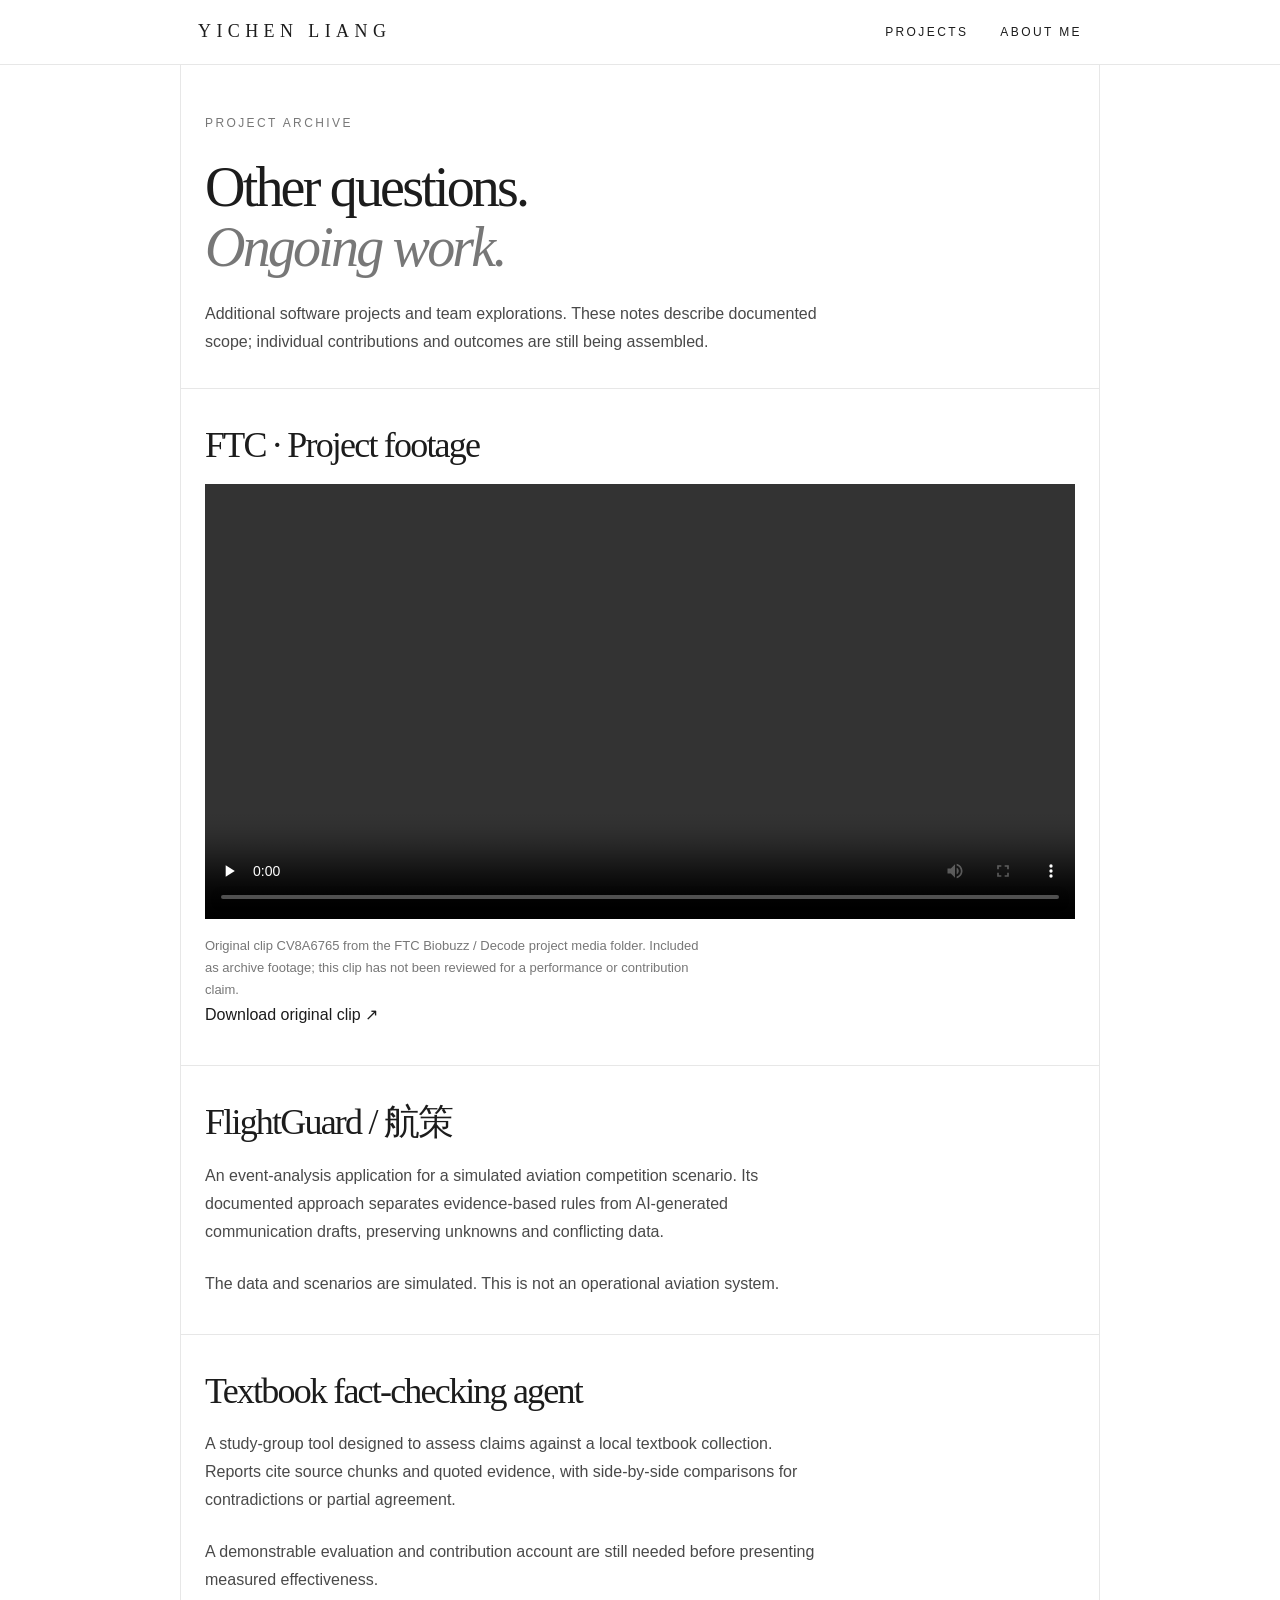
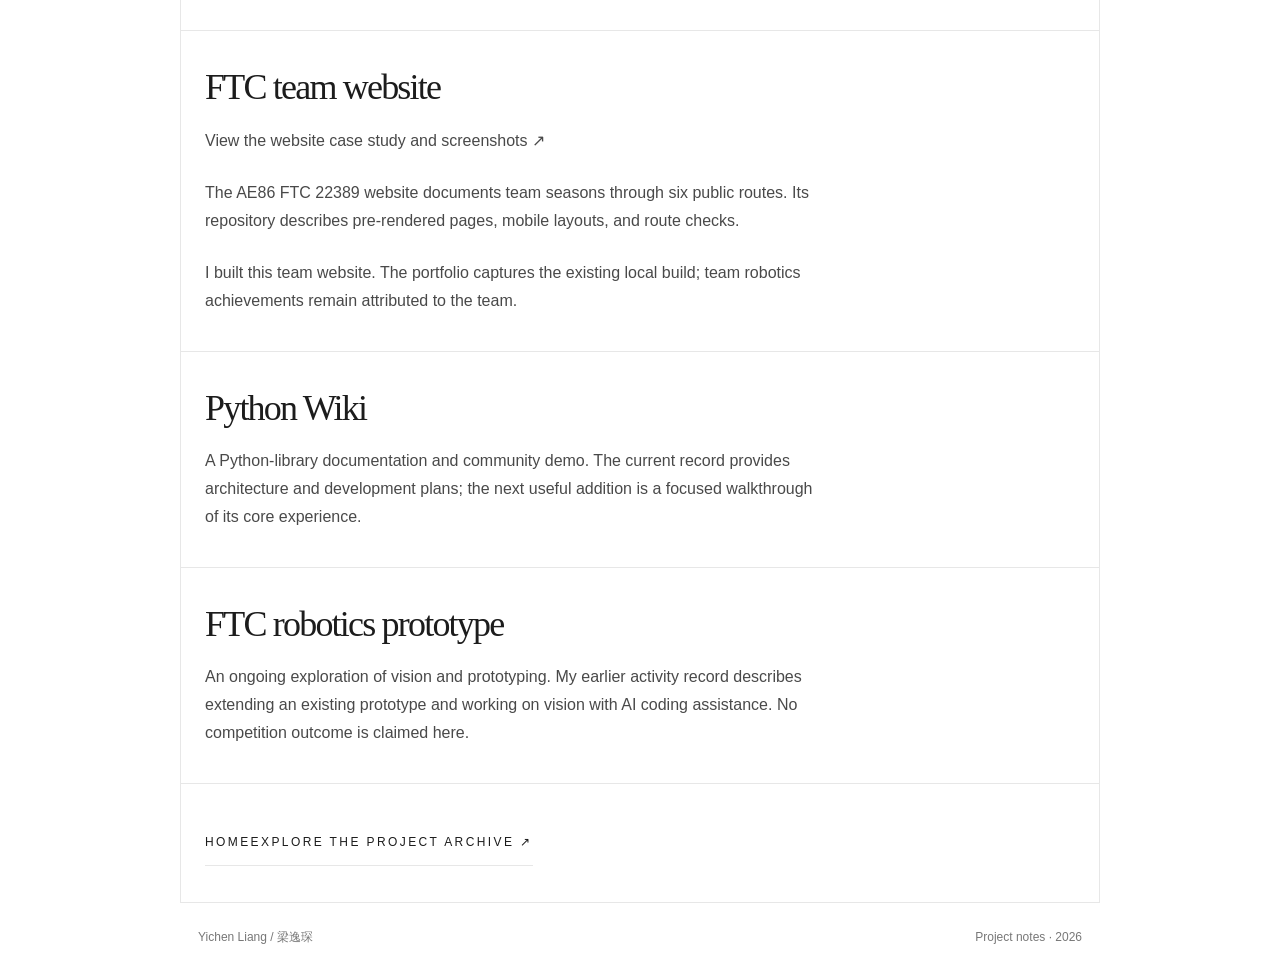
==== archive.html @ dab68943 "Add personal portfolio website and project galleries" ====
<!doctype html>
<html lang="en">
  <head>
    <meta charset="utf-8" />
    <meta name="viewport" content="width=device-width,initial-scale=1" />
    <meta
      name="description"
      content="Additional software projects and team explorations. These notes describe documented scope; individual contributions and outcomes are still being assembled."
    />
    <title>Project archive — Yichen Liang</title>
    <link rel="stylesheet" href="style.css" />
  </head>
  <body class="profile-page detail-page">
    <a class="skip" href="#main">Skip to content</a>
    <header>
      <nav class="wrap" aria-label="Main navigation">
        <a class="logo" href="index.html">YICHEN LIANG</a>
        <div class="links">
          <a class="link" href="index.html#projects">Projects</a>
          <a class="link" href="index.html#about">About Me</a>
        </div>
      </nav>
    </header>
    <main id="main" class="wrap">
      <section class="hero">
        <p class="label">Project archive</p>
        <h1>Other questions.<br /><em>Ongoing work.</em></h1>
        <p>
          Additional software projects and team explorations. These notes describe documented scope;
          individual contributions and outcomes are still being assembled.
        </p>
      </section>
      <section class="project-media">
        <h2>FTC · Project footage</h2>
        <figure>
          <video
            controls
            playsinline
            preload="none"
            aria-label="FTC project archive video"
            aria-describedby="ftc-caption"
          >
            <source src="assets/ftc-project-clip.mp4" type="video/mp4" />
            Your browser cannot play this video.
            <a href="assets/ftc-project-clip.mp4">Download the clip</a>.
          </video>
          <figcaption id="ftc-caption">
            Original clip CV8A6765 from the FTC Biobuzz / Decode project media folder. Included as
            archive footage; this clip has not been reviewed for a performance or contribution
            claim.
          </figcaption>
        </figure>
        <a class="link" href="assets/ftc-project-clip.mp4" download>Download original clip ↗</a>
      </section>
      <div class="reading">
        <section>
          <h2>FlightGuard / 航策</h2>
          <p>
            An event-analysis application for a simulated aviation competition scenario. Its
            documented approach separates evidence-based rules from AI-generated communication
            drafts, preserving unknowns and conflicting data.
          </p>
          <p>The data and scenarios are simulated. This is not an operational aviation system.</p>
        </section>
        <section>
          <h2>Textbook fact-checking agent</h2>
          <p>
            A study-group tool designed to assess claims against a local textbook collection.
            Reports cite source chunks and quoted evidence, with side-by-side comparisons for
            contradictions or partial agreement.
          </p>
          <p>
            A demonstrable evaluation and contribution account are still needed before presenting
            measured effectiveness.
          </p>
        </section>
        <section>
          <h2>FTC team website</h2>
          <p>
            <a class="link" href="ftc-website.html"
              >View the website case study and screenshots ↗</a
            >
          </p>
          <p>
            The AE86 FTC 22389 website documents team seasons through six public routes. Its
            repository describes pre-rendered pages, mobile layouts, and route checks.
          </p>
          <p>
            I built this team website. The portfolio captures the existing local build; team
            robotics achievements remain attributed to the team.
          </p>
        </section>
        <section>
          <h2>Python Wiki</h2>
          <p>
            A Python-library documentation and community demo. The current record provides
            architecture and development plans; the next useful addition is a focused walkthrough of
            its core experience.
          </p>
        </section>
        <section>
          <h2>FTC robotics prototype</h2>
          <p>
            An ongoing exploration of vision and prototyping. My earlier activity record describes
            extending an existing prototype and working on vision with AI coding assistance. No
            competition outcome is claimed here.
          </p>
        </section>
        <section>
          <a class="link more" href="index.html">Home</a
          ><a class="link more" href="archive.html">Explore the project archive ↗</a>
        </section>
      </div>
    </main>
    <footer>
      <div class="wrap"><span>Yichen Liang / 梁逸琛</span><span>Project notes · 2026</span></div>
    </footer>
  </body>
</html>
---- style.css ----
:root {
  --paper: #f9f8f6;
  --ink: #1c1c1c;
  --muted: rgba(28, 28, 28, 0.6);
  --line: rgba(28, 28, 28, 0.1);
}
* {
  box-sizing: border-box;
}
html {
  scroll-behavior: smooth;
  scroll-padding-top: 100px;
}
body {
  margin: 0;
  background: var(--paper);
  color: var(--ink);
  font-family: Arial, "Microsoft YaHei", sans-serif;
  font-size: 16px;
  line-height: 1.75;
}
a {
  color: inherit;
  text-decoration: none;
}
a.link {
  position: relative;
  display: inline-block;
}
a.link:after {
  content: "";
  position: absolute;
  bottom: 0;
  left: 0;
  width: 100%;
  height: 1px;
  background: currentColor;
  transform: scaleX(0);
  transform-origin: right;
  transition: transform 0.5s;
}
a.link:hover:after,
a.link:focus-visible:after {
  transform: scaleX(1);
  transform-origin: left;
}
a:focus-visible,
summary:focus-visible {
  outline: 1px solid var(--ink);
  outline-offset: 6px;
}
.wrap {
  max-width: 1280px;
  margin: auto;
  padding: 0 48px;
}
header {
  position: fixed;
  inset: 0 0 auto;
  z-index: 5;
  background: rgba(249, 248, 246, 0.95);
  border-bottom: 1px solid var(--line);
}
nav {
  display: flex;
  justify-content: space-between;
  align-items: center;
  min-height: 84px;
  gap: 24px;
}
.logo {
  font-family: Georgia, serif;
  font-size: 18px;
  letter-spacing: 0.3em;
}
nav .links {
  display: flex;
  gap: 32px;
}
nav .links,
.label,
.more {
  font-size: 12px;
  letter-spacing: 0.2em;
  text-transform: uppercase;
}
.label {
  color: var(--muted);
}
h1,
h2,
h3,
.serif {
  font-family: Georgia, "Times New Roman", serif;
  font-weight: 400;
  letter-spacing: -0.05em;
}
h1 {
  font-size: clamp(64px, 10.7vw, 144px);
  line-height: 0.95;
  margin: 46px 0 52px;
}
h2 {
  font-size: clamp(44px, 5vw, 72px);
  line-height: 1.1;
  margin: 0;
}
h3 {
  font-size: clamp(32px, 3.4vw, 48px);
  line-height: 1.15;
  margin: 0 0 24px;
}
p {
  max-width: 65ch;
  margin: 0 0 24px;
  color: rgba(28, 28, 28, 0.8);
}
em {
  font-weight: 400;
  color: var(--muted);
}
section {
  padding: 160px 0;
  border-bottom: 1px solid var(--line);
}
.hero {
  padding-top: 170px;
  padding-bottom: 96px;
}
.hero-foot,
.split {
  display: grid;
  grid-template-columns: 5fr 7fr;
  gap: 96px;
}
.hero-foot p {
  max-width: 440px;
}
.hero-foot .label {
  align-self: end;
}
.section-head {
  display: flex;
  justify-content: space-between;
  align-items: end;
  gap: 24px;
  margin-bottom: 80px;
}
.work {
  display: grid;
  grid-template-columns: 1fr 4fr 7fr;
  gap: 32px;
  padding: 48px 0;
  border-bottom: 1px solid var(--line);
  transition:
    border-color 0.5s,
    background-color 0.5s;
}
.work:hover {
  border-color: rgba(28, 28, 28, 0.4);
  background: rgba(28, 28, 28, 0.02);
}
.work:hover h3 {
  font-style: italic;
}
.work .number {
  font-family: Georgia, serif;
  font-size: 24px;
  color: var(--muted);
}
.work p {
  max-width: 480px;
}
.meta {
  font-size: 12px;
  color: var(--muted);
  margin-top: 24px;
}
.more {
  cursor: pointer;
  list-style: none;
  display: flex;
  justify-content: space-between;
  align-items: center;
  padding: 12px 0;
  border-bottom: 1px solid var(--line);
}
.more::-webkit-details-marker {
  display: none;
}
.more:after {
  content: "+";
  font-size: 20px;
}
details[open] .more:after {
  content: "−";
}
details p {
  margin-top: 24px;
  font-size: 14px;
}
blockquote {
  font-family: Georgia, serif;
  font-size: clamp(30px, 3.6vw, 48px);
  line-height: 1.3;
  letter-spacing: -0.03em;
  margin: 0 0 40px;
}
.about-body {
  max-width: 480px;
}
.note {
  font-size: 13px;
  color: var(--muted);
}
footer {
  padding: 48px 0;
}
footer .wrap {
  display: flex;
  justify-content: space-between;
  gap: 24px;
  font-size: 12px;
  color: var(--muted);
}
.skip {
  position: fixed;
  left: 24px;
  top: -100px;
  background: var(--paper);
  z-index: 10;
  padding: 12px;
}
.skip:focus {
  top: 10px;
}
@media (max-width: 760px) {
  .wrap {
    padding: 0 24px;
  }
  nav {
    min-height: 76px;
  }
  .logo {
    font-size: 15px;
    letter-spacing: 0.15em;
  }
  nav .links {
    gap: 16px;
    font-size: 10px;
    letter-spacing: 0.1em;
  }
  section {
    padding: 96px 0;
  }
  .hero {
    padding-top: 140px;
  }
  .hero-foot,
  .split {
    grid-template-columns: 1fr;
    gap: 40px;
  }
  .section-head {
    display: block;
    margin-bottom: 40px;
  }
  .section-head .label {
    margin-top: 24px;
  }
  .work {
    grid-template-columns: 28px 1fr;
    gap: 20px;
  }
  .work .description {
    grid-column: 2;
  }
  .work h3 {
    margin-bottom: 16px;
  }
  .section-head h2 {
    font-size: 48px;
  }
  footer .wrap {
    flex-direction: column;
    gap: 8px;
  }
}
@media (prefers-reduced-motion: reduce) {
  html {
    scroll-behavior: auto;
  }
  *,
  *:after {
    transition: none !important;
  }
}

.feature {
  display: grid;
  grid-template-columns: 5fr 7fr;
  gap: 64px;
  padding-bottom: 80px;
  border-bottom: 1px solid var(--line);
}
figure {
  margin: 0;
}
figure img {
  width: 100%;
  height: auto;
  display: block;
}
figcaption {
  font-size: 13px;
  color: var(--muted);
  line-height: 1.7;
  margin-top: 16px;
}
.feature h3 {
  font-size: clamp(40px, 4.5vw, 64px);
}
.reading {
  max-width: 760px;
}
.reading section {
  padding: 80px 0;
}
.reading h2 {
  font-size: 42px;
  margin-bottom: 28px;
}
.name {
  font-size: clamp(64px, 10vw, 128px);
}
@media (max-width: 760px) {
  .feature {
    grid-template-columns: 1fr;
    gap: 32px;
  }
}
.sider-feature {
  padding-top: 96px;
}
.sider-intro {
  align-self: center;
}
.sider-intro blockquote {
  font-size: clamp(28px, 3vw, 42px);
}
a.more:after {
  content: none;
}
.reading section {
  padding: 96px 0;
}
@media (min-width: 761px) {
  .reading section {
    padding: 160px 0;
  }
}

.project-entry {
  display: grid;
  grid-template-columns: 60px 1fr 40px;
  gap: 32px;
  align-items: center;
  padding: 40px 0;
  border-bottom: 1px solid var(--line);
  transition:
    background-color 0.5s,
    border-color 0.5s;
}
.project-entry:hover {
  background: rgba(28, 28, 28, 0.02);
  border-color: rgba(28, 28, 28, 0.4);
}
.project-entry:hover h3 {
  font-style: italic;
}
.project-entry h3 {
  margin: 0 0 8px;
}
.project-entry p {
  margin: 0;
  color: var(--muted);
}
.project-entry .number {
  font-family: Georgia, serif;
  color: var(--muted);
}
.entry-arrow {
  font-size: 28px;
}
.project-media img,
.project-media video {
  width: 100%;
  height: auto;
  display: block;
}
.project-media h2 {
  margin-bottom: 40px;
}
.phone-media {
  max-width: 360px;
  margin: auto;
}
.project-media figure {
  overflow: hidden;
}
.project-media figcaption {
  max-width: 70ch;
}
.project-media a:focus-visible {
  outline-offset: 2px;
}
@media (max-width: 760px) {
  .project-entry {
    grid-template-columns: 26px 1fr 24px;
    gap: 16px;
  }
  .project-entry h3 {
    font-size: 32px;
  }
  .project-entry p {
    font-size: 14px;
  }
}

.project-entry {
  grid-template-columns: 36px minmax(0, 1fr) 32px;
  column-gap: 24px;
  row-gap: 28px;
  padding: 48px 0 64px;
}
.project-cover {
  grid-column: 1/-1;
  display: block;
  overflow: hidden;
  aspect-ratio: 16/9;
  background: rgba(28, 28, 28, 0.025);
}
.project-cover img {
  display: block;
  width: 100%;
  height: 100%;
  object-fit: contain;
  transition: transform 1s;
}
.project-entry:hover .project-cover img {
  transform: scale(1.025);
}
.portrait-cover img {
  padding: 24px;
}
.project-entry .number {
  grid-column: 1;
}
.project-entry h3 {
  font-size: clamp(32px, 4vw, 52px);
}
@media (min-width: 1000px) {
  .project-entry {
    grid-template-columns: minmax(0, 1.3fr) 28px minmax(0, 1fr) 28px;
    gap: 32px;
    align-items: center;
  }
  .project-cover {
    grid-column: 1;
    grid-row: 1;
  }
  .project-entry .number {
    grid-column: 2;
  }
  .project-entry > div {
    grid-column: 3;
  }
  .entry-arrow {
    grid-column: 4;
  }
}
@media (prefers-reduced-motion: reduce) {
  .project-entry:hover .project-cover img {
    transform: none;
  }
}

.inline-media {
  margin-top: 36px;
  margin-bottom: 40px;
}
.inline-media img {
  display: block;
  width: 100%;
  height: auto;
}
.inline-media a {
  display: block;
}
.inline-media.phone-media {
  margin-left: auto;
  margin-right: auto;
}
.inline-media figcaption {
  line-height: 1.75;
}
.inline-media a:focus-visible {
  outline-offset: 4px;
}

.visual-story h2 {
  margin-bottom: 24px;
}
.image-gallery {
  display: grid;
  grid-template-columns: repeat(2, minmax(0, 1fr));
  gap: 64px 40px;
  margin-top: 48px;
}
.image-gallery figure:first-child {
  grid-column: 1/-1;
}
.image-gallery img {
  width: 100%;
  height: auto;
  max-height: 720px;
  object-fit: contain;
  display: block;
}
.image-gallery a {
  display: block;
  background: rgba(28, 28, 28, 0.025);
}
@media (max-width: 760px) {
  .image-gallery {
    grid-template-columns: 1fr;
    gap: 48px;
  }
  .image-gallery img {
    max-height: 640px;
  }
}

.github-activity {
  padding-block: 72px;
}
.github-activity h2 {
  margin-bottom: 16px;
}
.calendar-scroll {
  overflow-x: auto;
}
.calendar-scroll img {
  display: block;
  width: 100%;
  min-width: 620px;
  height: auto;
}
.github-activity .note {
  margin-top: 12px;
}

.github-activity .calendar-scroll {
  padding: 16px;
  border: 1px solid var(--line);
  border-radius: 6px;
  background: white;
}

.activity-plate {
  background: white;
  border: 1px solid #e3e3e5;
  padding: clamp(12px, 2vw, 24px);
}
.activity-plate .calendar-scroll {
  padding: 0;
  border: 0;
  border-radius: 0;
}
.activity-plate figcaption {
  display: flex;
  flex-wrap: wrap;
  justify-content: space-between;
  align-items: center;
  gap: 12px;
  font-size: clamp(14px, 1.55vw, 20px);
  color: var(--ink);
}
.figure-number,
.activity-key {
  color: #73737f;
}
.figure-number {
  margin-right: 6px;
}
.activity-plate a {
  text-decoration: underline;
  text-underline-offset: 4px;
}
.activity-key,
.activity-key span {
  display: inline-flex;
  align-items: center;
  gap: 6px;
}
.activity-key span {
  gap: 3px;
}
.activity-key i {
  width: 0.9em;
  height: 0.9em;
}
.profile-page {
  background: white;
}
.profile-page .wrap {
  max-width: 920px;
  padding-inline: 18px;
}
.profile-page main.wrap {
  padding: 0;
  border-inline: 1px solid var(--line);
}
.profile-page header {
  position: sticky;
  top: 0;
  background: white;
}
.profile-page nav {
  min-height: 64px;
}
.profile-head,
.profile-bar {
  display: flex;
  gap: 24px;
  align-items: center;
  padding: 24px;
  border-bottom: 1px solid var(--line);
}
.profile-head h1 {
  font-size: clamp(38px, 6vw, 64px);
  margin: 8px 0;
}
.profile-head p,
.profile-bar span {
  margin: 0;
  color: var(--muted);
}
.monogram {
  display: grid;
  place-items: center;
  flex: none;
  width: clamp(68px, 12vw, 120px);
  aspect-ratio: 1;
  border: 1px solid var(--line);
  border-radius: 50%;
  font: italic 36px Georgia;
}
.profile-bar {
  justify-content: space-between;
  font-size: 14px;
}
.profile-page .github-activity {
  padding: 18px;
}
.profile-page .activity-plate {
  border: 0;
  padding: 0;
}
.calendar-scroll svg {
  display: block;
  width: 100%;
  min-width: 620px;
}
.calendar-scroll rect:hover {
  stroke: #62626b;
}
.profile-page .activity-plate figcaption {
  font-size: 15px;
}
.profile-page #about {
  display: block;
  padding: 36px 24px;
  border-top: 12px double var(--line);
}
.profile-page #about h2 {
  font-size: 36px;
  margin-bottom: 20px;
}
.profile-page #about h2 br,
.profile-page #about blockquote,
.profile-page #about .note {
  display: none;
}
.profile-page .about-body {
  max-width: 70ch;
}
.day-tip {
  position: fixed;
  z-index: 60;
  pointer-events: none;
  padding: 8px 14px;
  border-radius: 6px;
  background: #171719;
  color: white;
  font:
    14px/1.5 Arial,
    sans-serif;
}
.day-tip[hidden] {
  display: none;
}
.profile-head {
  display: grid;
  grid-template-columns: clamp(78px, 19vw, 182px) minmax(0, 1fr);
  align-items: end;
  gap: 14px clamp(12px, 2vw, 24px);
  padding: clamp(32px, 5vw, 68px) 18px 16px;
}
.profile-avatar {
  grid-column: 1;
  grid-row: 1 / 3;
  width: 100%;
  height: auto;
  border-radius: 50%;
  border: 1px solid var(--line);
}
.profile-wordmark {
  grid-column: 2;
  width: 100%;
  height: auto;
}
.profile-identity {
  grid-column: 2;
  border-top: 1px solid var(--line);
}
.profile-head h1 {
  margin: 10px 0 6px;
  font-size: clamp(28px, 4vw, 42px);
}
.profile-head p {
  font-size: clamp(12px, 2vw, 16px);
}
.tech-stack {
  padding: 32px 24px;
}
.tech-stack h2 {
  font-size: 36px;
  margin-bottom: 16px;
}
.tech-stack dl {
  display: grid;
  grid-template-columns: minmax(0, 10rem) 1fr;
  margin: 0;
}
.tech-stack dt,
.tech-stack dd {
  margin: 0;
  padding: 10px 0;
  border-top: 1px solid var(--line);
}
.tech-stack dt {
  font-weight: 600;
}
@media (max-width: 480px) {
  .tech-stack dl {
    grid-template-columns: 1fr;
  }
  .tech-stack dt {
    padding-bottom: 0;
  }
  .tech-stack dd {
    border: 0;
    padding-top: 2px;
  }
}

.project-summaries {
  padding: 36px 24px;
}

.project-summaries h2 {
  font-size: 36px;
}

.project-summaries ul {
  padding: 0;
  margin: 20px 0 0;
  list-style: none;
}

.project-summaries li {
  border-top: 1px solid var(--line);
}

.project-summaries a {
  display: grid;
  grid-template-columns: clamp(76px, 18vw, 128px) 1fr;
  align-items: center;
  gap: clamp(14px, 3vw, 28px);
  padding: 20px 0;
}

.project-summaries img {
  width: 100%;
  height: 86px;
  object-fit: contain;
}

.project-summaries h3 {
  margin: 0 0 4px;
  font-size: 25px;
}

.project-summaries h3 span {
  font-size: 16px;
  color: var(--muted);
}

.project-summaries a:is(:hover, :focus-visible) h3 {
  text-decoration: underline;
  text-underline-offset: 4px;
}

.project-summaries p {
  margin: 0;
  font-size: 15px;
}

/* Project pages share the profile grid and navigation. */
.detail-page main > section,
.detail-page .reading > section {
  padding: 36px 24px;
}

.detail-page .hero {
  padding-block: 48px 32px;
}

.detail-page .hero h1 {
  font-size: clamp(36px, 5vw, 56px);
  line-height: 1.07;
  margin: 16px 0 22px;
}

.detail-page h2 {
  font-size: clamp(28px, 4vw, 36px);
  line-height: 1.15;
  margin-bottom: 18px;
}

.detail-page .reading {
  max-width: none;
}

.detail-page p {
  max-width: 70ch;
}

.detail-page .hero-foot {
  display: block;
}

.detail-page section > p:last-child {
  margin-bottom: 0;
}

.detail-page .image-gallery {
  margin-top: 24px;
  gap: 32px 24px;
}

.detail-page .inline-media {
  margin-block: 24px;
}

.detail-page footer {
  padding: 24px 0;
}

@media (max-width: 600px) {
  .detail-page main > section,
  .detail-page .reading > section {
    padding: 28px 18px;
  }
}

.stack-chips {
  display: flex;
  flex-wrap: wrap;
  gap: 8px;
  margin: 0;
  padding: 0;
  list-style: none;
}

.stack-chip {
  display: inline-flex;
  align-items: center;
  gap: 8px;
  padding: 4px 10px;
  border: 1px solid var(--line);
  border-radius: 5px;
  font-size: 14px;
  white-space: nowrap;
}

.stack-chip img {
  object-fit: contain;
  filter: grayscale(1);
}

.github-icon-link {
  display: inline-flex;
  align-items: center;
  justify-content: center;
  min-width: 36px;
  min-height: 36px;
}

.github-icon-link:hover {
  opacity: 0.7;
}

.profile-page nav .links {
  align-items: center;
}
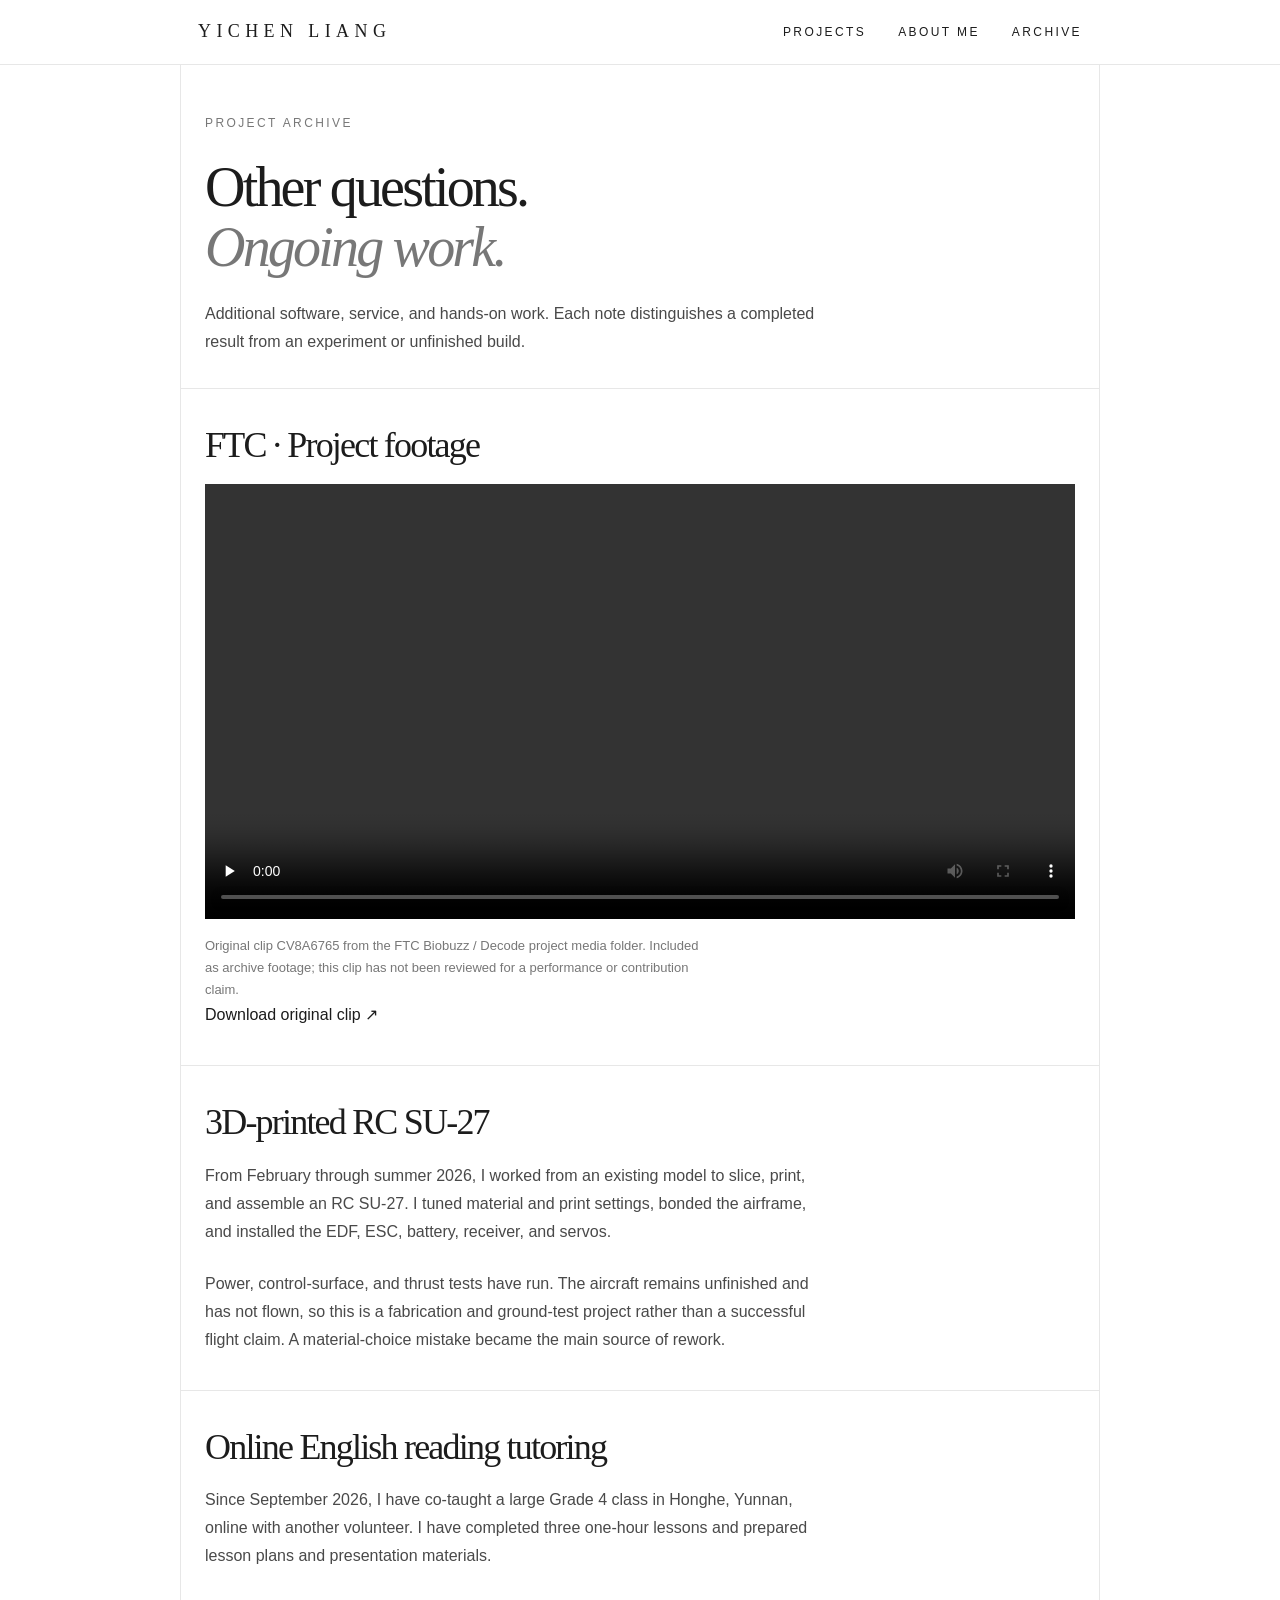
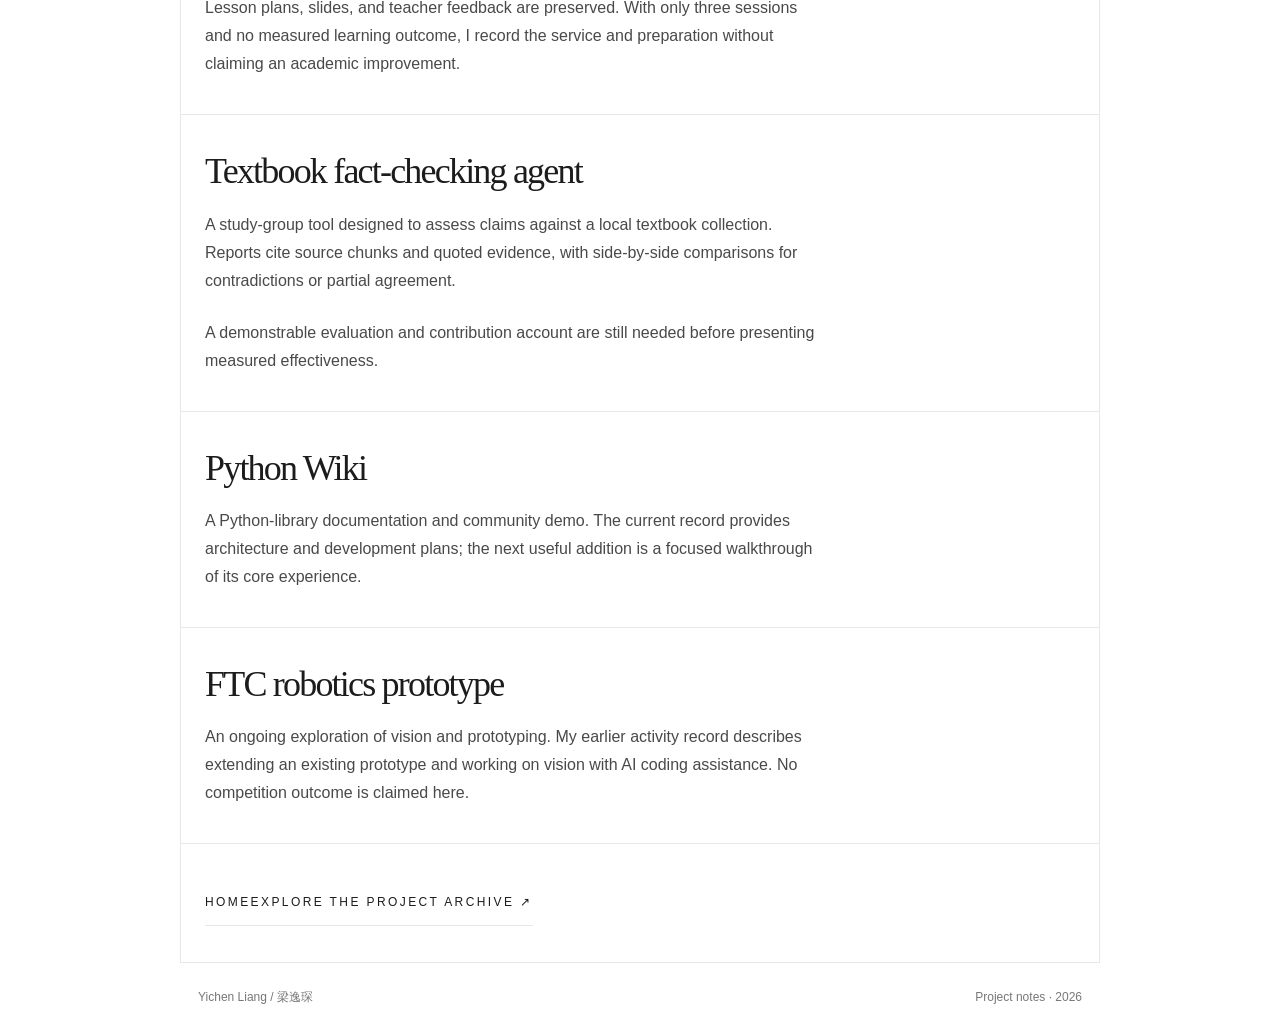
==== commit d29f14e3: "Update project details and remove duplicate archive entry" ====
--- a/archive.html
+++ b/archive.html
@@ -5,7 +5,7 @@
     <meta name="viewport" content="width=device-width,initial-scale=1" />
     <meta
       name="description"
-      content="Additional software projects and team explorations. These notes describe documented scope; individual contributions and outcomes are still being assembled."
+      content="Additional projects, service, and hands-on explorations by Yichen Liang."
     />
     <title>Project archive — Yichen Liang</title>
     <link rel="stylesheet" href="style.css" />
@@ -18,6 +18,7 @@
         <div class="links">
           <a class="link" href="index.html#projects">Projects</a>
           <a class="link" href="index.html#about">About Me</a>
+          <a class="link" href="archive.html" aria-current="page">Archive</a>
         </div>
       </nav>
     </header>
@@ -26,8 +27,8 @@
         <p class="label">Project archive</p>
         <h1>Other questions.<br /><em>Ongoing work.</em></h1>
         <p>
-          Additional software projects and team explorations. These notes describe documented scope;
-          individual contributions and outcomes are still being assembled.
+          Additional software, service, and hands-on work. Each note distinguishes a completed
+          result from an experiment or unfinished build.
         </p>
       </section>
       <section class="project-media">
@@ -54,13 +55,30 @@
       </section>
       <div class="reading">
         <section>
-          <h2>FlightGuard / 航策</h2>
+          <h2>3D-printed RC SU-27</h2>
           <p>
-            An event-analysis application for a simulated aviation competition scenario. Its
-            documented approach separates evidence-based rules from AI-generated communication
-            drafts, preserving unknowns and conflicting data.
+            From February through summer 2026, I worked from an existing model to slice, print, and
+            assemble an RC SU-27. I tuned material and print settings, bonded the airframe, and
+            installed the EDF, ESC, battery, receiver, and servos.
           </p>
-          <p>The data and scenarios are simulated. This is not an operational aviation system.</p>
+          <p>
+            Power, control-surface, and thrust tests have run. The aircraft remains unfinished and
+            has not flown, so this is a fabrication and ground-test project rather than a successful
+            flight claim. A material-choice mistake became the main source of rework.
+          </p>
+        </section>
+        <section>
+          <h2>Online English reading tutoring</h2>
+          <p>
+            Since September 2026, I have co-taught a large Grade 4 class in Honghe, Yunnan, online
+            with another volunteer. I have completed three one-hour lessons and prepared lesson
+            plans and presentation materials.
+          </p>
+          <p>
+            Lesson plans, slides, and teacher feedback are preserved. With only three sessions and
+            no measured learning outcome, I record the service and preparation without claiming an
+            academic improvement.
+          </p>
         </section>
         <section>
           <h2>Textbook fact-checking agent</h2>
@@ -72,22 +90,6 @@
           <p>
             A demonstrable evaluation and contribution account are still needed before presenting
             measured effectiveness.
-          </p>
-        </section>
-        <section>
-          <h2>FTC team website</h2>
-          <p>
-            <a class="link" href="ftc-website.html"
-              >View the website case study and screenshots ↗</a
-            >
-          </p>
-          <p>
-            The AE86 FTC 22389 website documents team seasons through six public routes. Its
-            repository describes pre-rendered pages, mobile layouts, and route checks.
-          </p>
-          <p>
-            I built this team website. The portfolio captures the existing local build; team
-            robotics achievements remain attributed to the team.
           </p>
         </section>
         <section>
